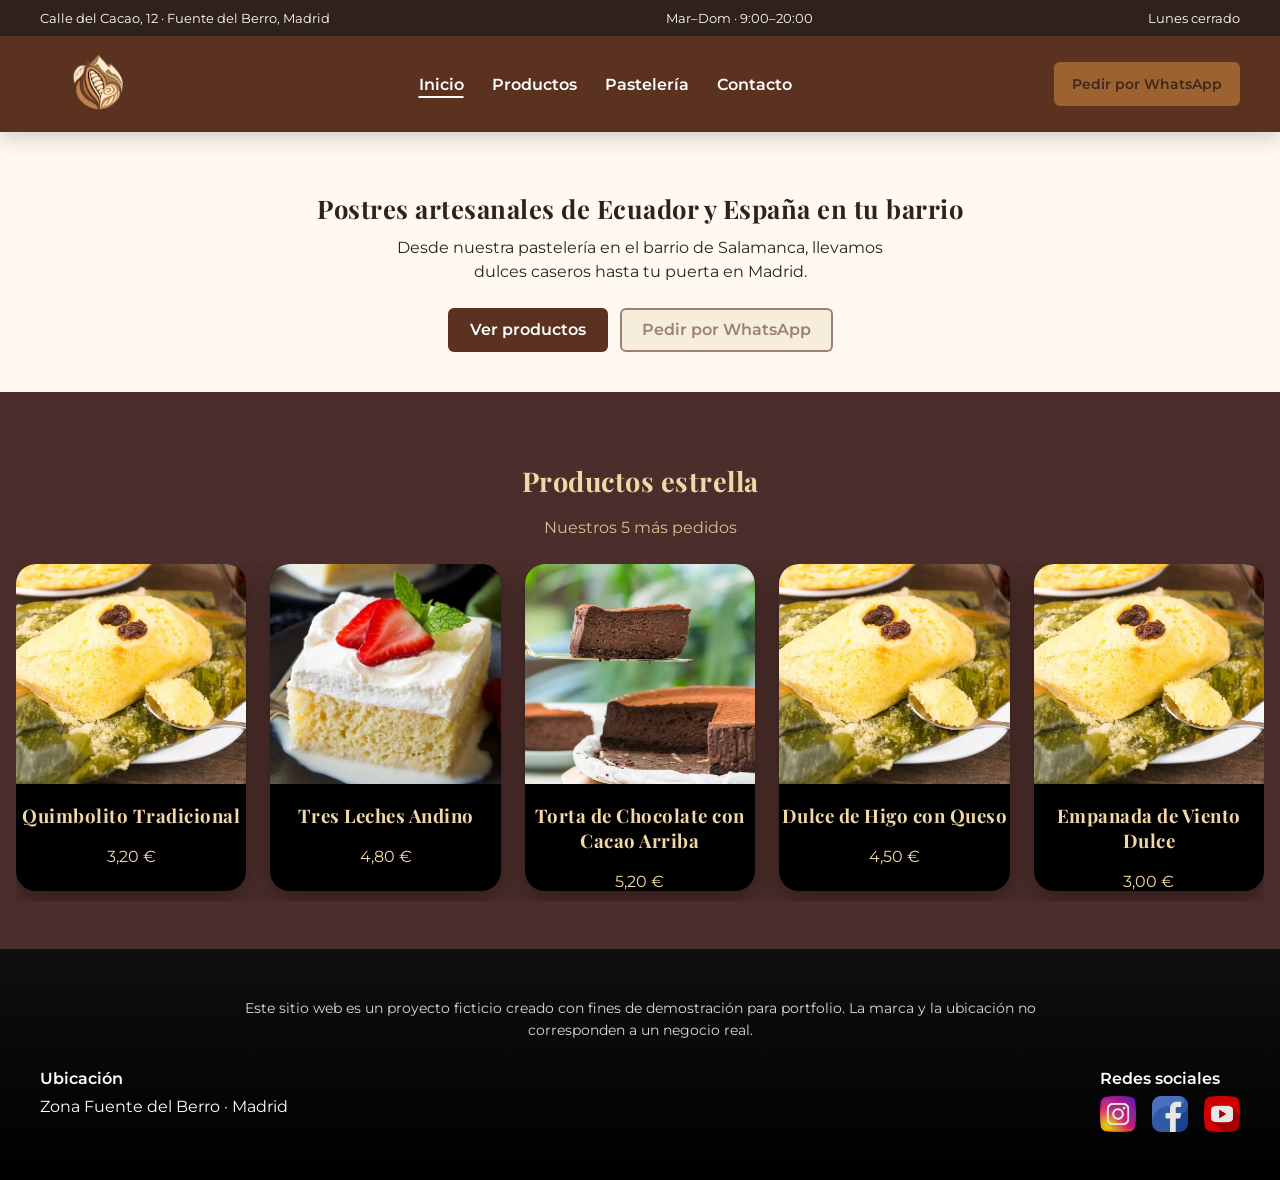
==== index.html @ 57b88a62 "Rediseña la cabecera y mejora su accesibilidad" ====
<!DOCTYPE html>
<html lang="es">

<head>
    <meta charset="UTF-8">
    <meta name="viewport" content="width=device-width, initial-scale=1.0">
    <title>Cacao Andino</title>
    <link rel="stylesheet" href="css/base.css">
    <link rel="stylesheet" href="css/header.css">
    <link rel="stylesheet" href="css/home.css">
    <link rel="stylesheet" href="css/footer.css">
</head>

<body>
    <div id="header-container" data-partial="header"></div>
    <main id="page-content">
        <section id="hero">
            <h2>Postres artesanales de Ecuador y España en tu barrio</h2>
            <p>
                Desde nuestra pastelería en el barrio de Salamanca, llevamos dulces caseros hasta tu puerta en Madrid.
            </p>

            <div class="hero-actions">
                <a href="pages/productos.html" class="btn btn-primary">
                    Ver productos
                </a>
                <!-- TODO: sustituir # y retirar el estado pendiente cuando exista un enlace real de WhatsApp. -->
                <a
                    href="#"
                    class="btn btn-secondary"
                    aria-disabled="true"
                    aria-describedby="whatsapp-pending-description"
                    data-whatsapp-pending
                >
                    Pedir por WhatsApp
                </a>
            </div>
        </section>
        <section id="productos-estrella">
            <h2>Productos estrella</h2>
            <p class="subtitle">Nuestros 5 más pedidos</p>

            <div class="contenedor-carrusel">
                <div class="carrusel">

                    <article class="item-carrusel">
                        <img src="img/quimbolito.webp" alt="Quimbolito Tradicional">
                        <div class="overlay">
                            <h3>Quimbolito Tradicional</h3>
                            <span class="precio">3,20 €</span>
                        </div>
                    </article>

                    <article class="item-carrusel">
                        <img src="img/tres-leches-ecuatoriana.webp" alt="Tres Leches Andino">
                        <div class="overlay">
                            <h3>Tres Leches Andino</h3>
                            <span class="precio">4,80 €</span>
                        </div>
                    </article>

                    <article class="item-carrusel">
                        <img src="img/cheesecake-de-chocolate.webp" alt="Torta de Chocolate con Cacao Arriba">
                        <div class="overlay">
                            <h3>Torta de Chocolate con Cacao Arriba</h3>
                            <span class="precio">5,20 €</span>
                        </div>
                    </article>

                    <article class="item-carrusel">
                        <img src="img/quimbolito.webp" alt="Dulce de Higo con Queso">
                        <div class="overlay">
                            <h3>Dulce de Higo con Queso</h3>
                            <span class="precio">4,50 €</span>
                        </div>
                    </article>

                    <article class="item-carrusel">
                        <img src="img/quimbolito.webp" alt="Empanada de Viento Dulce">
                        <div class="overlay">
                            <h3>Empanada de Viento Dulce</h3>
                            <span class="precio">3,00 €</span>
                        </div>
                    </article>

                </div>
            </div>
        </section>
    </main>
    <div id="footer-container" data-partial="footer"></div>
    <script src="js/main.js" defer></script><!-- defer: para que el js se carge despues del HTML -->
</body>

</html>
---- css/base.css ----
:root {
  --color-primary: #5A321F;
  --color-secondary: #F3E6D0;
  --color-accent: #C9823A;
  --color-background: #FFF9F2;
  --color-surface: #FFF;
  --color-text: #2F211B;

  --color-text-light: #ffffff;

  --border-radius-sm: 6px;
  --border-radius-md: 12px;

  --transition-base: 0.2s ease;
}

*,
*::before,
*::after {
  box-sizing: border-box;
}

@font-face {
  font-family: 'Playfair Display';
  src: url('./fonts/PlayfairDisplay-Regular.ttf') format('truetype');
  font-weight: 400;
  font-style: normal;
  font-display: swap;
}

@font-face {
  font-family: 'Playfair Display';
  src: url('./fonts/PlayfairDisplay-Bold.ttf') format('truetype');
  font-weight: 700;
  font-style: normal;
  font-display: swap;
}

@font-face {
  font-family: 'Montserrat';
  src: url('./fonts/Montserrat-Regular.ttf') format('truetype');
  font-weight: 400;
  font-style: normal;
  font-display: swap;
}

@font-face {
  font-family: 'Montserrat';
  src: url('./fonts/Montserrat-Medium.ttf') format('truetype');
  font-weight: 500;
  font-style: normal;
  font-display: swap;
}

@font-face {
  font-family: 'Montserrat';
  src: url('./fonts/Montserrat-SemiBold.ttf') format('truetype');
  font-weight: 600;
  font-style: normal;
  font-display: swap;
}

html,
body {
  width: 100%;
  min-height: 100%;
  margin: 0;
  padding: 0;
}


body {
  min-height: 100dvh;
  display: flex;
  flex-direction: column;
  font-family: 'Montserrat', system-ui, -apple-system, sans-serif;
  color: var(--color-text);
  background-color: var(--color-background);
}

h1,
h2,
h3 {
  font-family: 'Playfair Display', serif;
  letter-spacing: 0.5px;
}

p {
  line-height: 1.6;
}

img {
  display: block;
  max-width: 100%;
}

main {
  flex: 1;
}

/* Botones */
.btn {
  display: inline-flex;
  align-items: center;
  justify-content: center;
  gap: 0.5rem;
  padding: 0.75rem 1.25rem;
  border: 2px solid transparent;
  border-radius: var(--border-radius-sm);
  font-family: inherit;
  font-size: 1rem;
  font-weight: 600;
  line-height: 1;
  text-decoration: none;
  cursor: pointer;
  transition:
    background-color var(--transition-base),
    color var(--transition-base),
    border-color var(--transition-base),
    transform var(--transition-base);
}

.btn:hover {
  transform: translateY(-2px);
}

.btn:focus-visible {
  outline: 3px solid color-mix(in srgb, var(--color-accent) 45%, transparent);
  outline-offset: 3px;
}

.btn-primary {
  color: var(--color-text-light);
  background-color: var(--color-primary);
}

.btn-primary:hover {
  color: var(--color-text);
  background-color: var(--color-accent);
}

.btn-accent {
  color: var(--color-text);
  background-color: var(--color-accent);
  border-color: var(--color-accent);
}

.btn-accent:hover {
  color: var(--color-text-light);
  background-color: var(--color-primary);
  border-color: var(--color-primary);
}

.btn-secondary {
  color: var(--color-primary);
  background-color: var(--color-secondary);
  border-color: var(--color-primary);
}

.btn-secondary:hover {
  color: var(--color-text-light);
  background-color: var(--color-primary);
}

.btn:active {
  transform: translateY(0);
}

.btn:disabled,
.btn[aria-disabled="true"] {
  opacity: 0.6;
  cursor: not-allowed;
  transform: none;
}

/* Utilidad para contenido disponible solo para tecnologías de asistencia */
.sr-only {
  position: absolute;
  width: 1px;
  height: 1px;
  padding: 0;
  margin: -1px;
  overflow: hidden;
  clip: rect(0, 0, 0, 0);
  clip-path: inset(50%);
  white-space: nowrap;
  border: 0;
}

/* Aviso provisional para los pedidos por WhatsApp */
.whatsapp-notice {
  position: fixed;
  left: 50%;
  bottom: 1rem;
  z-index: 1000;
  width: max-content;
  max-width: calc(100% - 2rem);
  padding: 0.75rem 1rem;
  border-radius: var(--border-radius-sm);
  color: var(--color-text-light);
  background-color: var(--color-text);
  box-shadow: 0 6px 20px color-mix(in srgb, var(--color-text) 25%, transparent);
  opacity: 0;
  pointer-events: none;
  text-align: center;
  transform: translate(-50%, 0.5rem);
  transition:
    opacity var(--transition-base),
    transform var(--transition-base);
}

.whatsapp-notice.is-visible {
  opacity: 1;
  transform: translate(-50%, 0);
}

/* Enlaces */
main a:not(.btn) {
  color: var(--color-primary);
  text-decoration-thickness: 2px;
  text-underline-offset: 3px;
  transition: color var(--transition-base);
}

main a:not(.btn):hover {
  color: var(--color-accent);
}

/* Contenedor */
.container {
  width: min(100% - 2rem, 1200px);
  margin-inline: auto;
}
---- css/header.css ----
/* ===== Encabezado mobile-first ===== */
.header {
  position: relative;
  z-index: 100;
  background-color: var(--color-primary);
  box-shadow: 0 6px 20px color-mix(in srgb, var(--color-text) 20%, transparent);
}

.header-info {
  display: none;
}

.header-main {
  width: min(100% - 2rem, 1200px);
  min-height: 76px;
  margin-inline: auto;
  display: grid;
  grid-template-columns: 1fr auto 1fr;
  align-items: center;
  gap: 0.75rem;
}

.menu-toggle {
  width: 44px;
  height: 44px;
  padding: 0.6rem;
  display: inline-flex;
  align-items: center;
  justify-content: center;
  justify-self: start;
  color: var(--color-text);
  background-color: var(--color-secondary);
  border: 2px solid transparent;
  border-radius: var(--border-radius-sm);
  cursor: pointer;
  transition:
    background-color var(--transition-base),
    border-color var(--transition-base),
    transform var(--transition-base);
}

.menu-toggle:hover {
  background-color: var(--color-accent);
}

.menu-toggle:active {
  transform: scale(0.96);
}

.menu-toggle img {
  width: 24px;
  height: 24px;
  object-fit: contain;
}

.logo {
  justify-self: center;
}

.logo a {
  display: block;
  border-radius: var(--border-radius-sm);
}

.logo-img {
  width: 88px;
  height: 60px;
  object-fit: contain;
}

.menu {
  display: none;
  position: absolute;
  top: 100%;
  left: 0;
  width: 100%;
  padding: 1rem;
  color: var(--color-text);
  background-color: var(--color-secondary);
  box-shadow: 0 12px 24px color-mix(in srgb, var(--color-text) 18%, transparent);
  animation: slide-down var(--transition-base);
}

.menu-open {
  display: block;
}

.menu ul {
  max-width: 36rem;
  margin: 0 auto;
  padding: 0;
  list-style: none;
}

.menu li {
  text-align: center;
}

.menu a {
  display: block;
  padding: 0.8rem 1rem;
  border-radius: var(--border-radius-sm);
  color: var(--color-text);
  font-weight: 600;
  text-decoration: none;
  transition:
    color var(--transition-base),
    background-color var(--transition-base);
}

.menu a:hover {
  color: var(--color-text-light);
  background-color: var(--color-primary);
}

.menu a[aria-current="page"] {
  text-decoration: underline;
  text-decoration-color: currentColor;
  text-decoration-thickness: 2px;
  text-underline-offset: 0.35rem;
}

.menu-details {
  max-width: 36rem;
  margin: 0.75rem auto 0;
  padding-top: 1rem;
  border-top: 1px solid color-mix(in srgb, var(--color-primary) 28%, transparent);
  text-align: center;
  font-size: 0.875rem;
}

.menu-details address {
  font-style: normal;
  font-weight: 600;
}

.menu-details p {
  margin: 0.25rem 0 0;
  line-height: 1.4;
}

.header-cta {
  min-height: 44px;
  padding-inline: 0.65rem;
  justify-self: end;
  font-size: 0.78rem;
  white-space: nowrap;
}

.header-cta-full {
  display: none;
}

.header :focus-visible {
  outline: 3px solid var(--color-secondary);
  outline-offset: 3px;
}

.menu :focus-visible {
  outline-color: var(--color-primary);
}

@keyframes slide-down {
  from {
    opacity: 0;
    transform: translateY(-0.5rem);
  }

  to {
    opacity: 1;
    transform: translateY(0);
  }
}

/*
 * La navegación completa necesita espacio para el logo, cuatro enlaces y el CTA.
 * Hasta 1024px se conserva el menú compacto para evitar desbordamientos.
 */
@media (min-width: 1024px) {
  .header-info {
    display: block;
    color: var(--color-text-light);
    background-color: var(--color-text);
    font-size: 0.82rem;
  }

  .header-info-inner {
    width: min(100% - 2rem, 1200px);
    min-height: 36px;
    margin-inline: auto;
    display: flex;
    align-items: center;
    justify-content: space-between;
    gap: 1.5rem;
  }

  .header-info address {
    font-style: normal;
  }

  .header-info p {
    margin: 0;
    line-height: 1.4;
  }

  .header-main {
    min-height: 96px;
    grid-template-columns: auto minmax(0, 1fr) auto;
    gap: 1.5rem;
  }

  .menu-toggle {
    display: none;
  }

  .logo {
    justify-self: start;
  }

  .logo-img {
    width: 116px;
    height: 76px;
  }

  .menu {
    display: block;
    position: static;
    width: auto;
    padding: 0;
    justify-self: center;
    color: var(--color-text-light);
    background-color: transparent;
    box-shadow: none;
    animation: none;
  }

  .menu ul {
    max-width: none;
    display: flex;
    align-items: center;
    gap: 0.25rem;
  }

  .menu a {
    padding: 0.65rem 0.75rem;
    color: var(--color-text-light);
    white-space: nowrap;
  }

  .menu a:hover {
    color: var(--color-text);
    background-color: var(--color-secondary);
  }

  .menu :focus-visible {
    outline-color: var(--color-secondary);
  }

  .menu-details {
    display: none;
  }

  .header-cta {
    padding-inline: 1rem;
    font-size: 0.9rem;
  }

  .header-cta-short {
    display: none;
  }

  .header-cta-full {
    display: inline;
  }
}
---- css/home.css ----
/* Sección hero */
#hero {
  padding: 40px 16px;
  text-align: center;
}

#hero h2 {
  font-size: 1.6rem;
  line-height: 1.2;
  margin-bottom: 12px;
}

#hero p {
  font-size: 1rem;
  line-height: 1.5;
  color: rgba(0, 0, 0, 0.85);
  max-width: 520px;
  margin: 0 auto 24px;
}

/* Botones */
.hero-actions {
  display: flex;
  flex-direction: column;
  gap: 12px;
  align-items: stretch;
}

.hero-btn {
  display: inline-flex;
  align-items: center;
  justify-content: center;
  gap: 8px;
  padding: 14px 18px;
  border-radius: 999px;
  font-weight: 600;
  text-decoration: none;
  cursor: pointer;
  transition: transform 0.15s ease, box-shadow 0.15s ease;
}

.hero-btn img {
  width: 20px;
  height: 20px;
}

.hero-btn a {
  color: inherit;
  text-decoration: none;
}

/* Variantes */
.hero-btn.primary {
  background: #111;
  color: #fff;
  box-shadow: 0 6px 20px rgba(0, 0, 0, 0.2);
}

.hero-btn.secondary {
  background: #25D366;
  /* verde WhatsApp vibe */
  color: #fff;
  box-shadow: 0 6px 20px rgba(37, 211, 102, 0.35);
}

/* Feedback táctil */
.hero-btn:active {
  transform: scale(0.98);
}

/* Desktop */
@media (min-width: 768px) {
  .hero-actions {
    flex-direction: row;
    justify-content: center;
  }
}


/* ===== Productos estrella ===== */
#productos-estrella {
  background: #4B2E2B;
  color: #F3D7A5;
  padding: 48px 16px;
  text-align: center;
}

#productos-estrella h2 {
  font-size: 1.7rem;
  margin-bottom: 6px;
}

#productos-estrella .subtitle {
  opacity: 0.85;
  margin-bottom: 24px;
}

/* ===== Mobile (igual que ahora) ===== */
.contenedor-carrusel {
  width: 100%;
  overflow: hidden;
  /* clave para que no rompa el flujo vertical */
}

.carrusel {
  display: flex;
  gap: 14px;
  overflow-x: auto;
  scroll-snap-type: x mandatory;
  -webkit-overflow-scrolling: touch;
  scrollbar-width: none;
  padding-bottom: 10px;
}

.carrusel::-webkit-scrollbar {
  display: none;
}

.item-carrusel {
  position: relative;
  flex: 0 0 85%;
  scroll-snap-align: center;
  border-radius: 20px;
  overflow: hidden;
  box-shadow: 0 10px 25px rgba(0, 0, 0, 0.35);
  background: #000;
}

.item-carrusel img {
  width: 100%;
  height: 260px;
  object-fit: cover;
  display: block;
}


/* ===== Tablet (grid estable, adiós overflow raro) ===== */
@media (min-width: 600px) and (max-width: 1024px) {

  .contenedor-carrusel {
    overflow: visible;
    /* en grid no necesitamos recorte horizontal */
  }

  .carrusel {
    display: grid;
    grid-template-columns: repeat(2, 1fr);
    gap: 20px;
    overflow: visible;
    padding-bottom: 0;
  }

  .item-carrusel {
    flex: unset;
  }

  .item-carrusel img {
    height: 240px;
  }
}


/* ===== Desktop ===== */
@media (min-width: 1025px) {
  .carrusel {
    display: grid;
    grid-template-columns: repeat(3, 1fr);
    gap: 24px;
    overflow: visible;
  }

  .item-carrusel img {
    height: 300px;
  }
}

/* Desktop grande */
@media (min-width: 1200px) {
  .carrusel {
    grid-template-columns: repeat(5, 1fr);
  }

  .item-carrusel img {
    height: 220px;
  }
}
---- css/footer.css ----
.footer {
  background: linear-gradient(180deg, #0f0f0f, #000);
  color: #fff;
  padding: 48px 20px;
}

.footer-wrap {
  max-width: 1200px;
  margin: 0 auto;
  display: flex;
  flex-direction: column;
  gap: 28px;
}

.footer-text {
  max-width: 800px;
  margin: 0 auto;
  font-size: 14px;
  line-height: 1.6;
  opacity: 0.85;
  text-align: center;
}

.footer-row {
  display: flex;
  flex-direction: column;   /* móvil y tablet: vertical */
  gap: 24px;
  align-items: center;
  text-align: center;
}

.footer-col p {
  margin: 6px 0 0;
}

.footer-icons {
  display: flex;
  gap: 16px;
  margin-top: 8px;
  justify-content: center;
  flex-wrap: wrap;         /* nunca se cortan los iconos */
}

.footer-icons img {
  width: 36px;
  height: 36px;
  display: block;         /* evita bugs de altura en emuladores */
  opacity: 0.9;
}

/* Desktop */
@media (min-width: 900px) {
  .footer-row {
    flex-direction: row;          /* horizontal solo en desktop */
    justify-content: space-between;
    align-items: flex-start;
    text-align: left;
  }
}
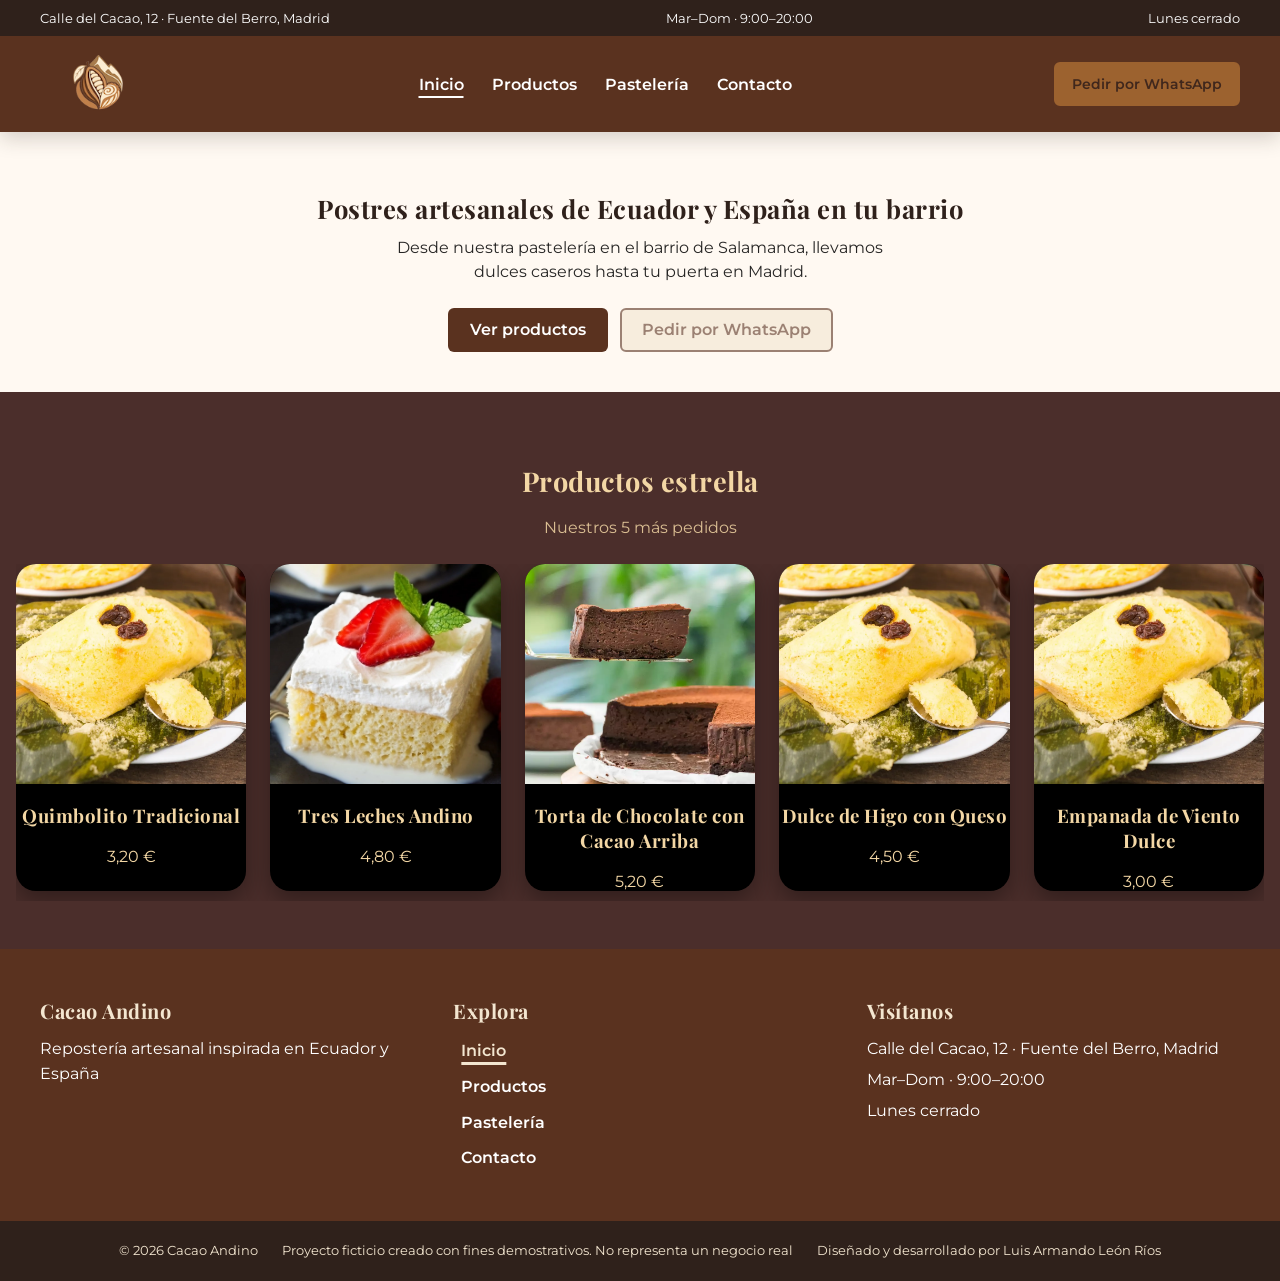
==== commit 05bfd4ae: "Estandariza la carga de estilos por página" ====
--- a/index.html
+++ b/index.html
@@ -7,8 +7,8 @@
     <title>Cacao Andino</title>
     <link rel="stylesheet" href="css/base.css">
     <link rel="stylesheet" href="css/header.css">
+    <link rel="stylesheet" href="css/footer.css">
     <link rel="stylesheet" href="css/home.css">
-    <link rel="stylesheet" href="css/footer.css">
 </head>
 
 <body>
--- a/css/footer.css
+++ b/css/footer.css
@@ -1,59 +1,105 @@
 .footer {
-  background: linear-gradient(180deg, #0f0f0f, #000);
-  color: #fff;
-  padding: 48px 20px;
+  color: var(--color-text-light);
+  background-color: var(--color-primary);
 }
 
-.footer-wrap {
-  max-width: 1200px;
-  margin: 0 auto;
-  display: flex;
-  flex-direction: column;
-  gap: 28px;
-}
-
-.footer-text {
-  max-width: 800px;
-  margin: 0 auto;
-  font-size: 14px;
-  line-height: 1.6;
-  opacity: 0.85;
+.footer-content {
+  display: grid;
+  gap: 2rem;
+  padding-block: 2.5rem;
   text-align: center;
 }
 
-.footer-row {
-  display: flex;
-  flex-direction: column;   /* móvil y tablet: vertical */
-  gap: 24px;
-  align-items: center;
-  text-align: center;
+.footer-block h2 {
+  margin: 0 0 0.75rem;
+  color: var(--color-secondary);
+  font-size: 1.25rem;
 }
 
-.footer-col p {
-  margin: 6px 0 0;
+.footer-block p {
+  margin: 0;
 }
 
-.footer-icons {
+.footer-nav ul {
+  margin: 0;
+  padding: 0;
   display: flex;
-  gap: 16px;
-  margin-top: 8px;
-  justify-content: center;
-  flex-wrap: wrap;         /* nunca se cortan los iconos */
+  flex-direction: column;
+  align-items: center;
+  gap: 0.35rem;
+  list-style: none;
 }
 
-.footer-icons img {
-  width: 36px;
-  height: 36px;
-  display: block;         /* evita bugs de altura en emuladores */
-  opacity: 0.9;
+.footer-nav a {
+  display: inline-block;
+  padding: 0.35rem 0.5rem;
+  border-radius: var(--border-radius-sm);
+  color: var(--color-text-light);
+  font-weight: 600;
+  text-decoration: none;
+  transition:
+    color var(--transition-base),
+    background-color var(--transition-base);
 }
 
-/* Desktop */
-@media (min-width: 900px) {
-  .footer-row {
-    flex-direction: row;          /* horizontal solo en desktop */
-    justify-content: space-between;
-    align-items: flex-start;
+.footer-nav a:hover {
+  color: var(--color-text);
+  background-color: var(--color-secondary);
+}
+
+.footer-nav a:focus-visible {
+  outline: 3px solid var(--color-secondary);
+  outline-offset: 3px;
+}
+
+.footer-nav a[aria-current="page"] {
+  color: var(--color-secondary);
+  text-decoration: underline;
+  text-decoration-color: currentColor;
+  text-decoration-thickness: 3px;
+  text-underline-offset: 0.35rem;
+}
+
+.footer-nav a[aria-current="page"]:hover {
+  color: var(--color-text);
+}
+
+.footer-address {
+  display: grid;
+  gap: 0.35rem;
+  font-style: normal;
+}
+
+.footer-legal {
+  padding-block: 1.25rem;
+  color: var(--color-secondary);
+  background-color: var(--color-text);
+}
+
+.footer-legal small {
+  display: flex;
+  flex-direction: column;
+  gap: 0.5rem;
+  text-align: center;
+  line-height: 1.5;
+}
+
+@media (min-width: 768px) {
+  .footer-content {
+    grid-template-columns: repeat(3, minmax(0, 1fr));
+    gap: 2.5rem;
+    padding-block: 3rem;
     text-align: left;
   }
-}+
+  .footer-nav ul {
+    align-items: flex-start;
+  }
+
+  .footer-legal small {
+    flex-direction: row;
+    flex-wrap: wrap;
+    justify-content: center;
+    gap: 0.5rem 1.5rem;
+  }
+}
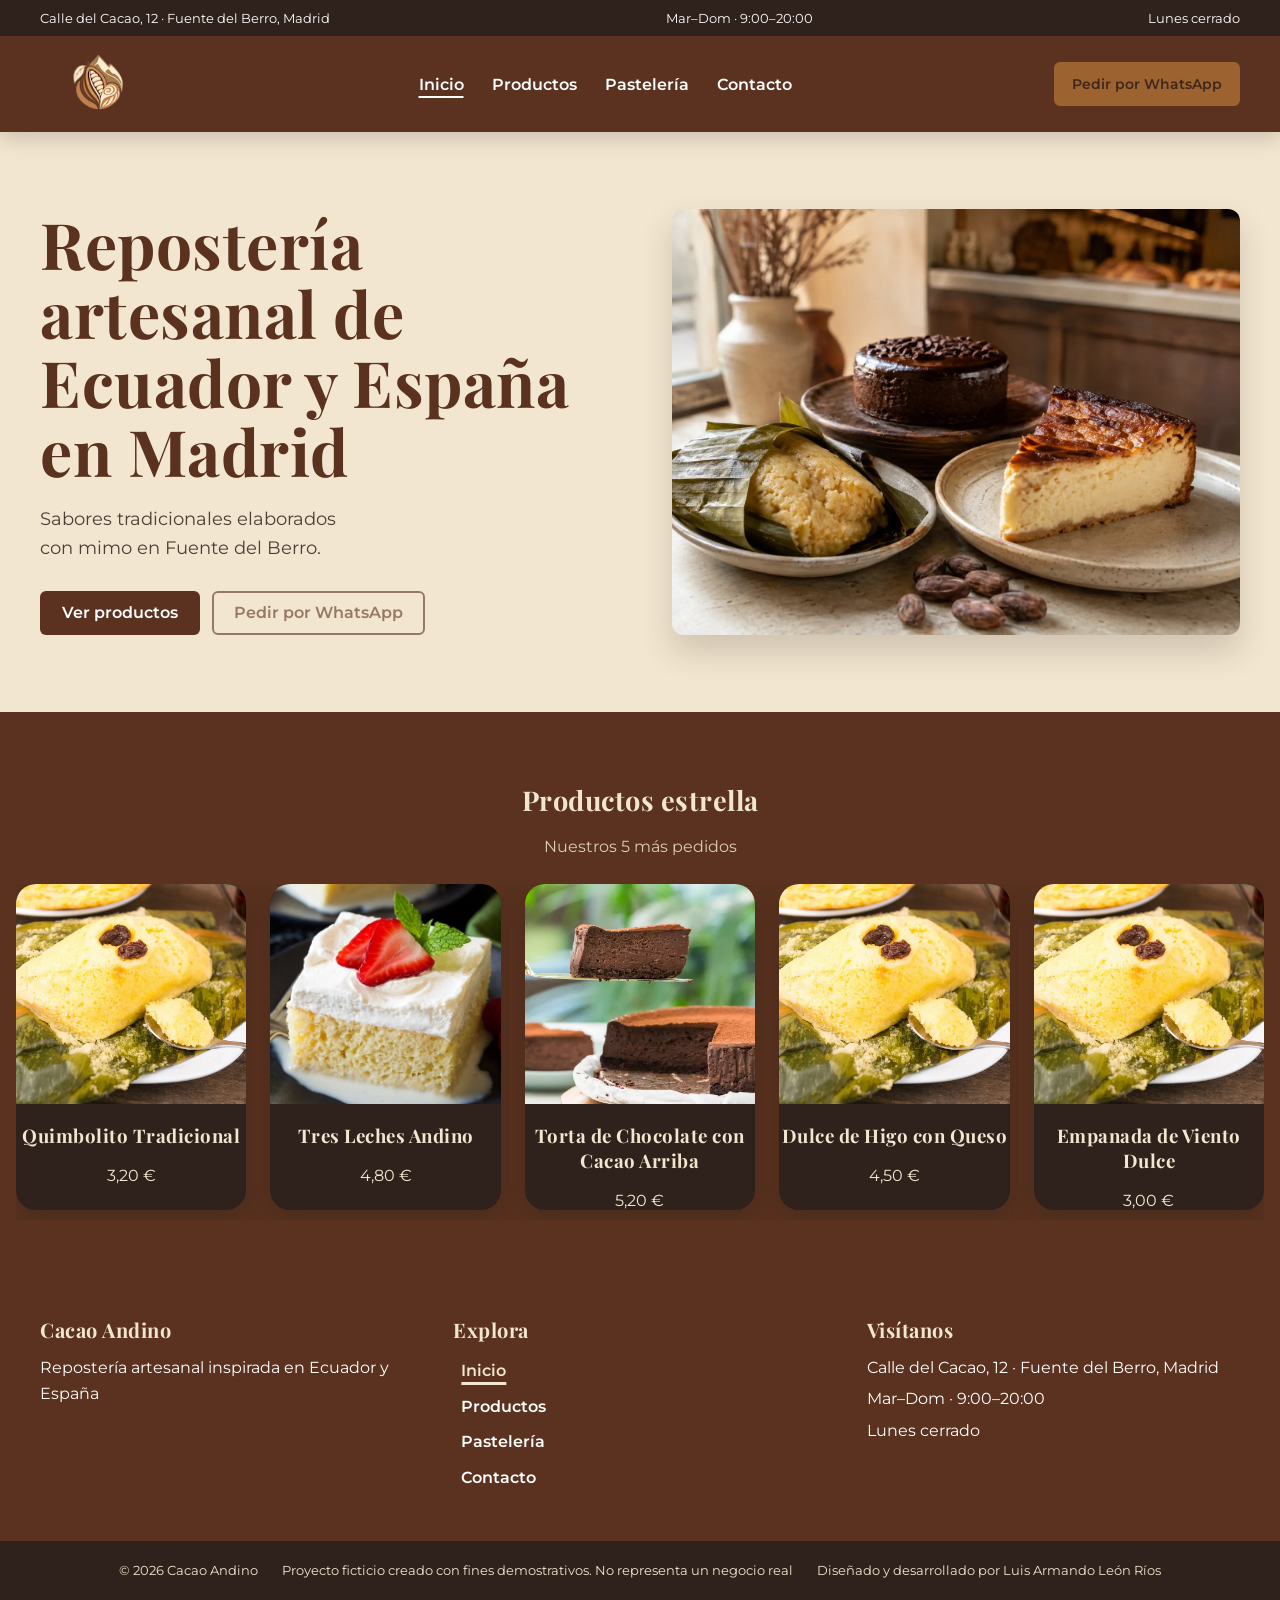
==== commit c7c1261b: "Rediseña el hero de la página de inicio" ====
--- a/index.html
+++ b/index.html
@@ -15,25 +15,38 @@
     <div id="header-container" data-partial="header"></div>
     <main id="page-content">
         <section id="hero">
-            <h2>Postres artesanales de Ecuador y España en tu barrio</h2>
-            <p>
-                Desde nuestra pastelería en el barrio de Salamanca, llevamos dulces caseros hasta tu puerta en Madrid.
-            </p>
+            <div class="container hero-layout">
+                <div class="hero-content">
+                    <h1>Repostería artesanal de Ecuador y España en Madrid</h1>
+                    <p>Sabores tradicionales elaborados con mimo en Fuente del Berro.</p>
 
-            <div class="hero-actions">
-                <a href="pages/productos.html" class="btn btn-primary">
-                    Ver productos
-                </a>
-                <!-- TODO: sustituir # y retirar el estado pendiente cuando exista un enlace real de WhatsApp. -->
-                <a
-                    href="#"
-                    class="btn btn-secondary"
-                    aria-disabled="true"
-                    aria-describedby="whatsapp-pending-description"
-                    data-whatsapp-pending
-                >
-                    Pedir por WhatsApp
-                </a>
+                    <div class="hero-actions">
+                        <a href="pages/productos.html" class="btn btn-primary">
+                            Ver productos
+                        </a>
+                        <!-- TODO: sustituir # y retirar el estado pendiente cuando exista un enlace real de WhatsApp. -->
+                        <a
+                            href="#"
+                            class="btn btn-secondary"
+                            aria-disabled="true"
+                            aria-describedby="whatsapp-pending-description"
+                            data-whatsapp-pending
+                        >
+                            Pedir por WhatsApp
+                        </a>
+                    </div>
+                </div>
+
+                <div class="hero-media">
+                    <img
+                        src="img/hero-cacao-andino.webp"
+                        alt="Selección de repostería artesanal con quimbolito, tarta de queso y pastel de chocolate"
+                        width="1448"
+                        height="1086"
+                        decoding="async"
+                        fetchpriority="high"
+                    >
+                </div>
             </div>
         </section>
         <section id="productos-estrella">
--- a/css/home.css
+++ b/css/home.css
@@ -1,86 +1,82 @@
 /* Sección hero */
 #hero {
-  padding: 40px 16px;
+  padding-block: clamp(2.5rem, 6vw, 5rem);
+  background-color: var(--color-secondary);
+}
+
+.hero-layout {
+  display: grid;
+  grid-template-columns: minmax(0, 1fr);
+  align-items: center;
+  gap: clamp(2rem, 5vw, 4.5rem);
+}
+
+.hero-content,
+.hero-media {
+  min-width: 0;
+}
+
+.hero-content {
   text-align: center;
 }
 
-#hero h2 {
-  font-size: 1.6rem;
-  line-height: 1.2;
-  margin-bottom: 12px;
+#hero h1 {
+  margin: 0;
+  color: var(--color-primary);
+  font-size: clamp(2.25rem, 5vw, 4rem);
+  line-height: 1.08;
 }
 
 #hero p {
-  font-size: 1rem;
-  line-height: 1.5;
-  color: rgba(0, 0, 0, 0.85);
-  max-width: 520px;
-  margin: 0 auto 24px;
+  max-width: 38rem;
+  margin: 1.25rem auto 0;
+  color: color-mix(in srgb, var(--color-text) 85%, transparent);
+  font-size: clamp(1rem, 2.5vw, 1.125rem);
+  text-wrap: balance;
 }
 
-/* Botones */
 .hero-actions {
+  margin-top: 1.75rem;
   display: flex;
   flex-direction: column;
-  gap: 12px;
+  gap: 0.75rem;
   align-items: stretch;
 }
 
-.hero-btn {
-  display: inline-flex;
-  align-items: center;
-  justify-content: center;
-  gap: 8px;
-  padding: 14px 18px;
-  border-radius: 999px;
-  font-weight: 600;
-  text-decoration: none;
-  cursor: pointer;
-  transition: transform 0.15s ease, box-shadow 0.15s ease;
+.hero-media img {
+  width: 100%;
+  height: auto;
+  aspect-ratio: 4 / 3;
+  object-fit: cover;
+  border-radius: var(--border-radius-md);
+  box-shadow: 0 1rem 2rem color-mix(in srgb, var(--color-text) 18%, transparent);
 }
 
-.hero-btn img {
-  width: 20px;
-  height: 20px;
-}
+@media (min-width: 1024px) {
+  .hero-layout {
+    grid-template-columns: repeat(2, minmax(0, 1fr));
+  }
 
-.hero-btn a {
-  color: inherit;
-  text-decoration: none;
-}
+  .hero-content {
+    text-align: left;
+  }
 
-/* Variantes */
-.hero-btn.primary {
-  background: #111;
-  color: #fff;
-  box-shadow: 0 6px 20px rgba(0, 0, 0, 0.2);
-}
+  #hero p {
+    margin-inline: 0;
+  }
 
-.hero-btn.secondary {
-  background: #25D366;
-  /* verde WhatsApp vibe */
-  color: #fff;
-  box-shadow: 0 6px 20px rgba(37, 211, 102, 0.35);
-}
-
-/* Feedback táctil */
-.hero-btn:active {
-  transform: scale(0.98);
-}
-
-/* Desktop */
-@media (min-width: 768px) {
   .hero-actions {
     flex-direction: row;
-    justify-content: center;
+    align-items: center;
+    justify-content: flex-start;
   }
 }
 
 
 /* ===== Productos estrella ===== */
 #productos-estrella {
-  background: #4B2E2B;
-  color: #F3D7A5;
+  background: var(--color-primary);
+  color: var(--color-secondary);
   padding: 48px 16px;
   text-align: center;
 }
@@ -122,8 +118,8 @@
   scroll-snap-align: center;
   border-radius: 20px;
   overflow: hidden;
-  box-shadow: 0 10px 25px rgba(0, 0, 0, 0.35);
-  background: #000;
+  box-shadow: 0 10px 25px color-mix(in srgb, var(--color-text) 35%, transparent);
+  background: var(--color-text);
 }
 
 .item-carrusel img {
@@ -183,4 +179,4 @@
   .item-carrusel img {
     height: 220px;
   }
-}+}
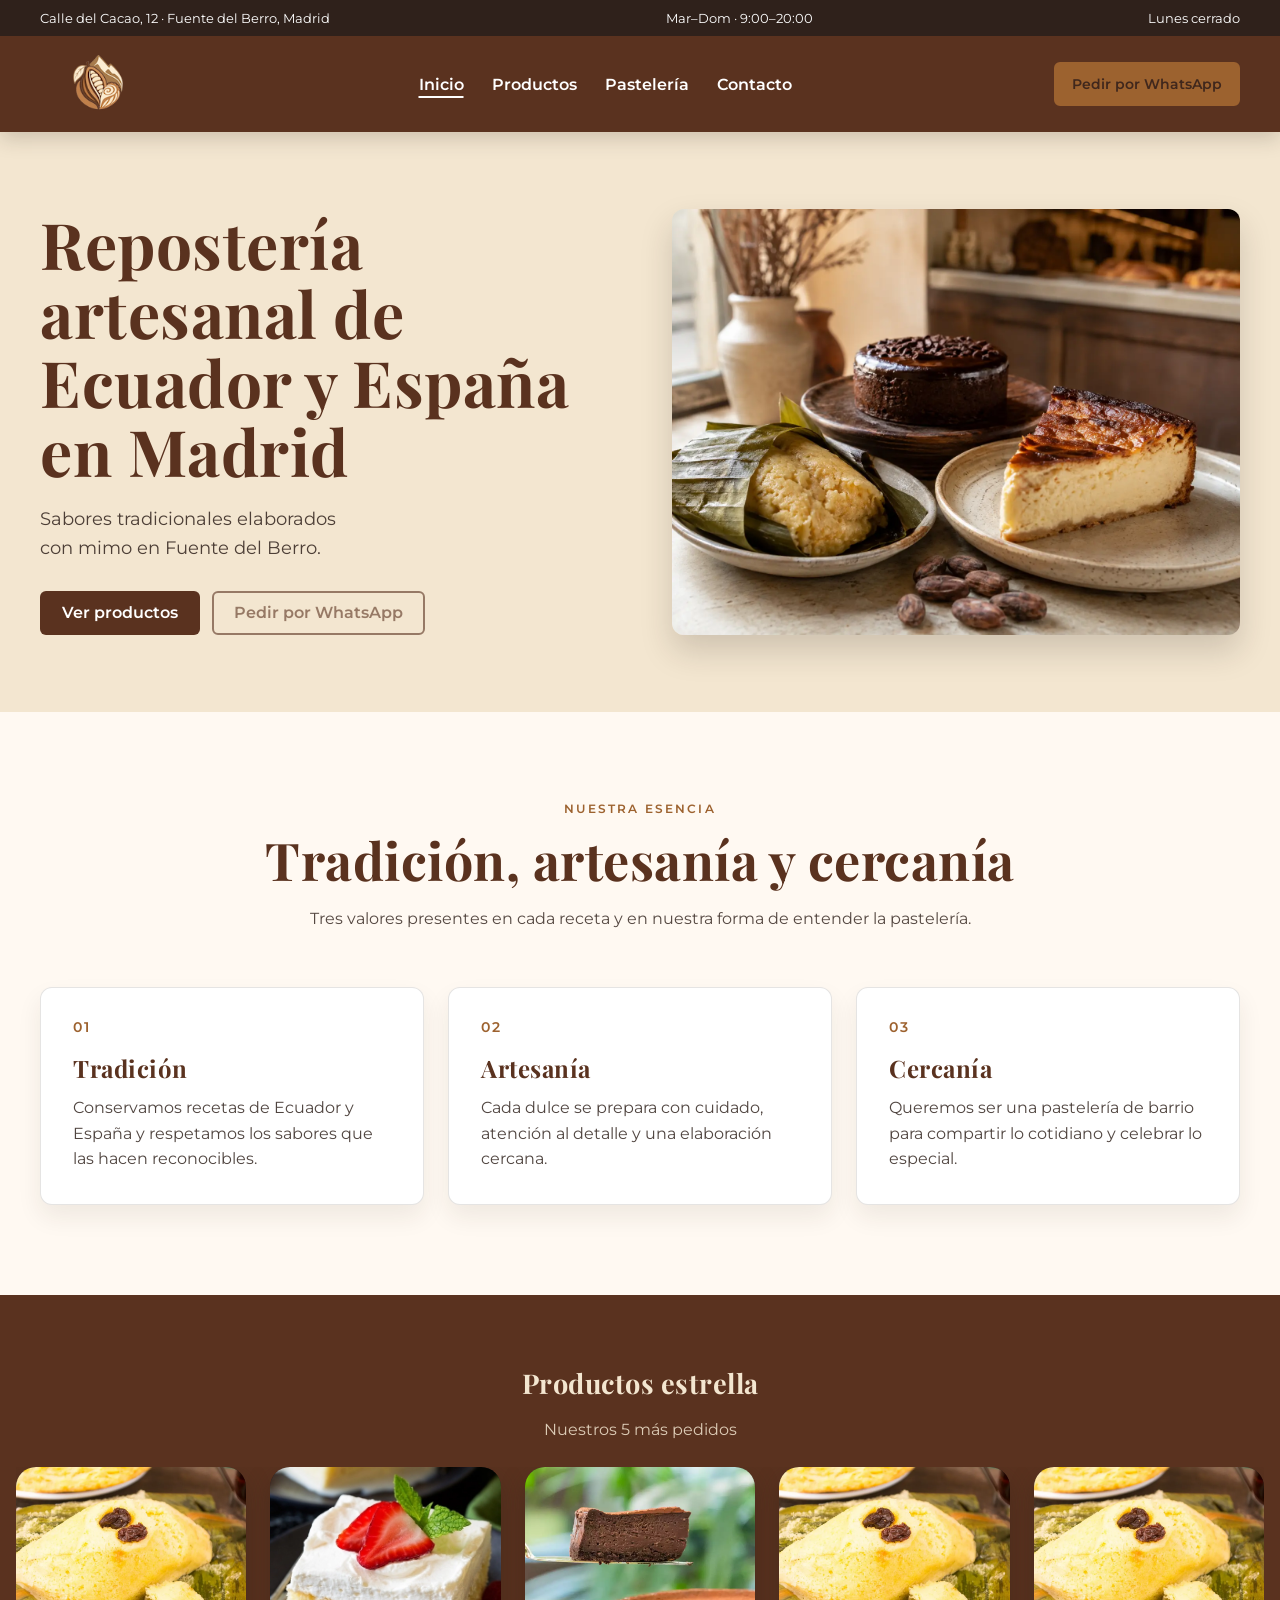
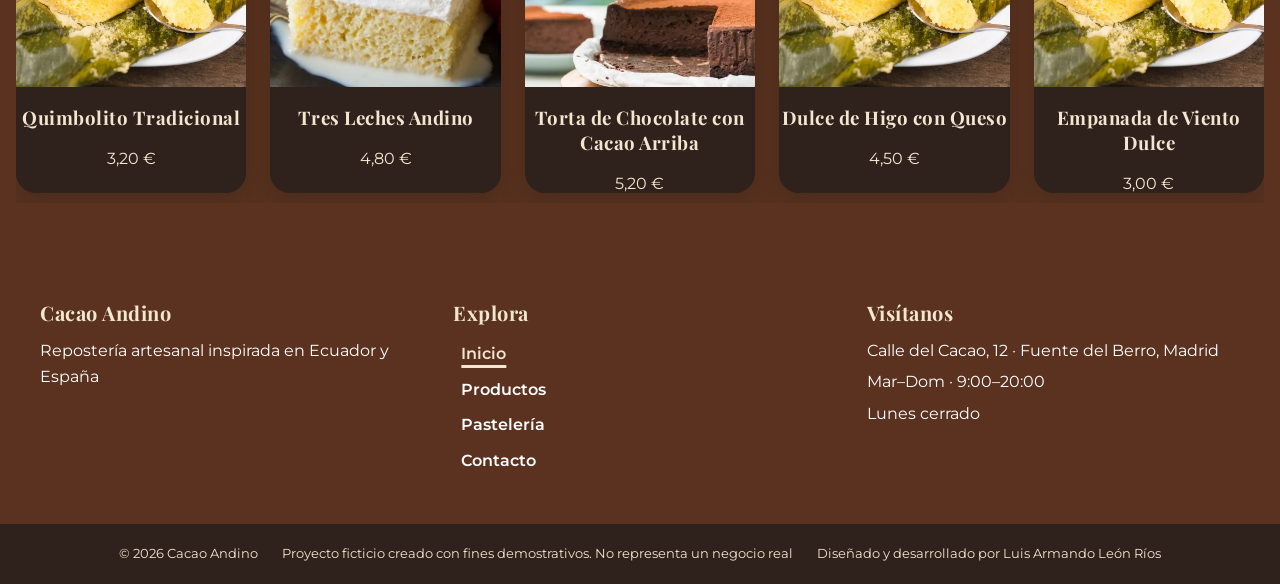
==== commit 2b61620a: "Añade los valores del negocio a la página de inicio" ====
--- a/index.html
+++ b/index.html
@@ -46,6 +46,43 @@
                         decoding="async"
                         fetchpriority="high"
                     >
+                </div>
+            </div>
+        </section>
+        <section id="valores" class="home-values" aria-labelledby="valores-title">
+            <div class="container">
+                <header class="values-header">
+                    <p class="values-eyebrow">Nuestra esencia</p>
+                    <h2 id="valores-title">Tradición, artesanía y cercanía</h2>
+                    <p class="values-intro">
+                        Tres valores presentes en cada receta y en nuestra forma de entender la pastelería.
+                    </p>
+                </header>
+
+                <div class="values-grid">
+                    <article class="value-card">
+                        <span class="value-number" aria-hidden="true">01</span>
+                        <h3>Tradición</h3>
+                        <p>
+                            Conservamos recetas de Ecuador y España y respetamos los sabores que las hacen reconocibles.
+                        </p>
+                    </article>
+
+                    <article class="value-card">
+                        <span class="value-number" aria-hidden="true">02</span>
+                        <h3>Artesanía</h3>
+                        <p>
+                            Cada dulce se prepara con cuidado, atención al detalle y una elaboración cercana.
+                        </p>
+                    </article>
+
+                    <article class="value-card">
+                        <span class="value-number" aria-hidden="true">03</span>
+                        <h3>Cercanía</h3>
+                        <p>
+                            Queremos ser una pastelería de barrio para compartir lo cotidiano y celebrar lo especial.
+                        </p>
+                    </article>
                 </div>
             </div>
         </section>
--- a/css/home.css
+++ b/css/home.css
@@ -69,6 +69,88 @@
     flex-direction: row;
     align-items: center;
     justify-content: flex-start;
+  }
+}
+
+/* ===== Valores ===== */
+.home-values {
+  padding-block: clamp(3rem, 7vw, 6rem);
+  background-color: var(--color-background);
+}
+
+.values-header {
+  max-width: 48rem;
+  margin-inline: auto;
+  text-align: center;
+}
+
+.values-eyebrow {
+  margin: 0 0 0.75rem;
+  color: color-mix(in srgb, var(--color-accent) 60%, var(--color-primary));
+  font-size: 0.75rem;
+  font-weight: 600;
+  letter-spacing: 0.18em;
+  line-height: 1.4;
+  text-transform: uppercase;
+}
+
+.values-header h2 {
+  margin: 0;
+  color: var(--color-primary);
+  font-size: clamp(2rem, 5vw, 3.25rem);
+  line-height: 1.15;
+  text-wrap: balance;
+}
+
+.values-intro {
+  max-width: 42rem;
+  margin: 1rem auto 0;
+  color: color-mix(in srgb, var(--color-text) 82%, transparent);
+  text-wrap: balance;
+}
+
+.values-grid {
+  display: grid;
+  grid-template-columns: minmax(0, 1fr);
+  gap: 1rem;
+  margin-top: clamp(2rem, 5vw, 3.5rem);
+}
+
+.value-card {
+  min-width: 0;
+  padding: clamp(1.5rem, 4vw, 2rem);
+  border: 1px solid color-mix(in srgb, var(--color-text) 12%, transparent);
+  border-radius: var(--border-radius-md);
+  background-color: var(--color-surface);
+  box-shadow: 0 0.75rem 1.5rem color-mix(in srgb, var(--color-text) 8%, transparent);
+}
+
+.value-number {
+  display: block;
+  margin-bottom: 1.25rem;
+  color: color-mix(in srgb, var(--color-accent) 60%, var(--color-primary));
+  font-size: 0.875rem;
+  font-weight: 600;
+  letter-spacing: 0.12em;
+  line-height: 1;
+}
+
+.value-card h3 {
+  margin: 0;
+  color: var(--color-primary);
+  font-size: 1.5rem;
+  line-height: 1.2;
+}
+
+.value-card p {
+  margin: 0.75rem 0 0;
+  color: color-mix(in srgb, var(--color-text) 84%, transparent);
+}
+
+@media (min-width: 768px) {
+  .values-grid {
+    grid-template-columns: repeat(3, minmax(0, 1fr));
+    gap: 1.5rem;
   }
 }
 
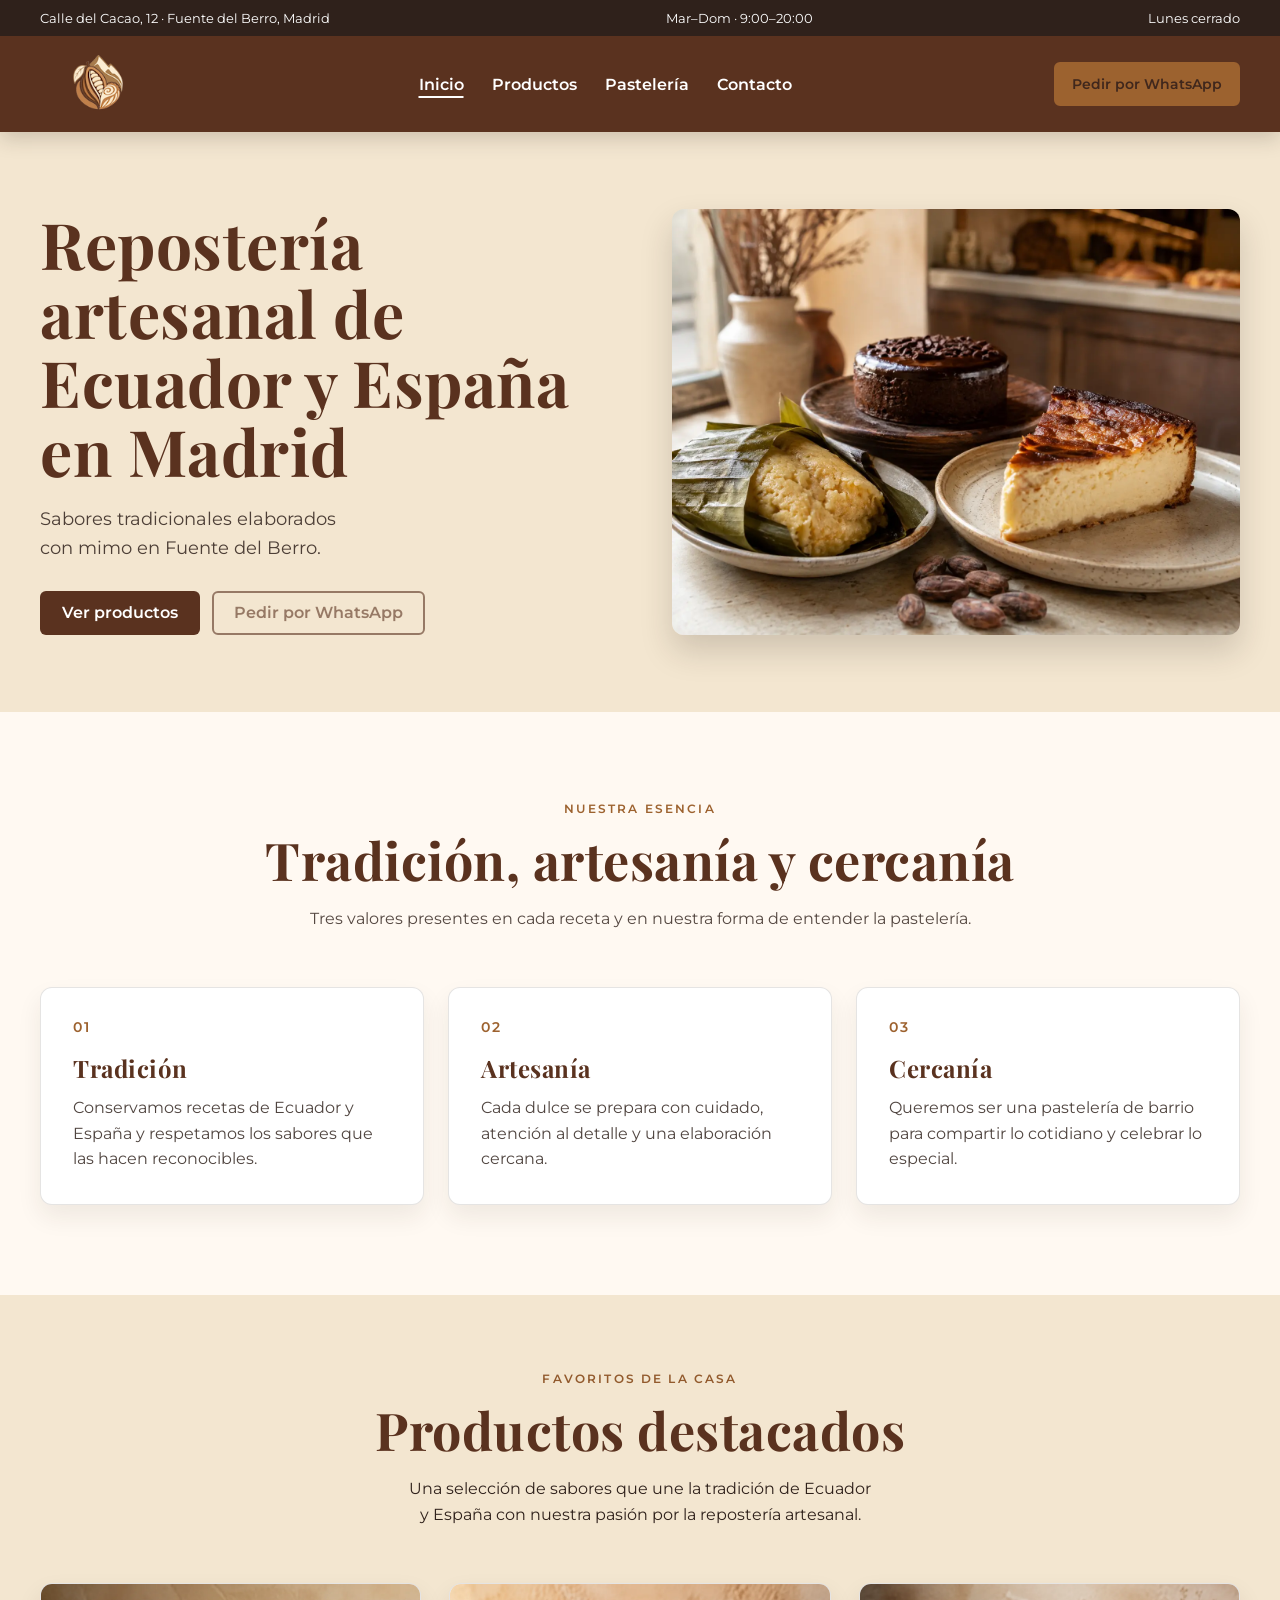
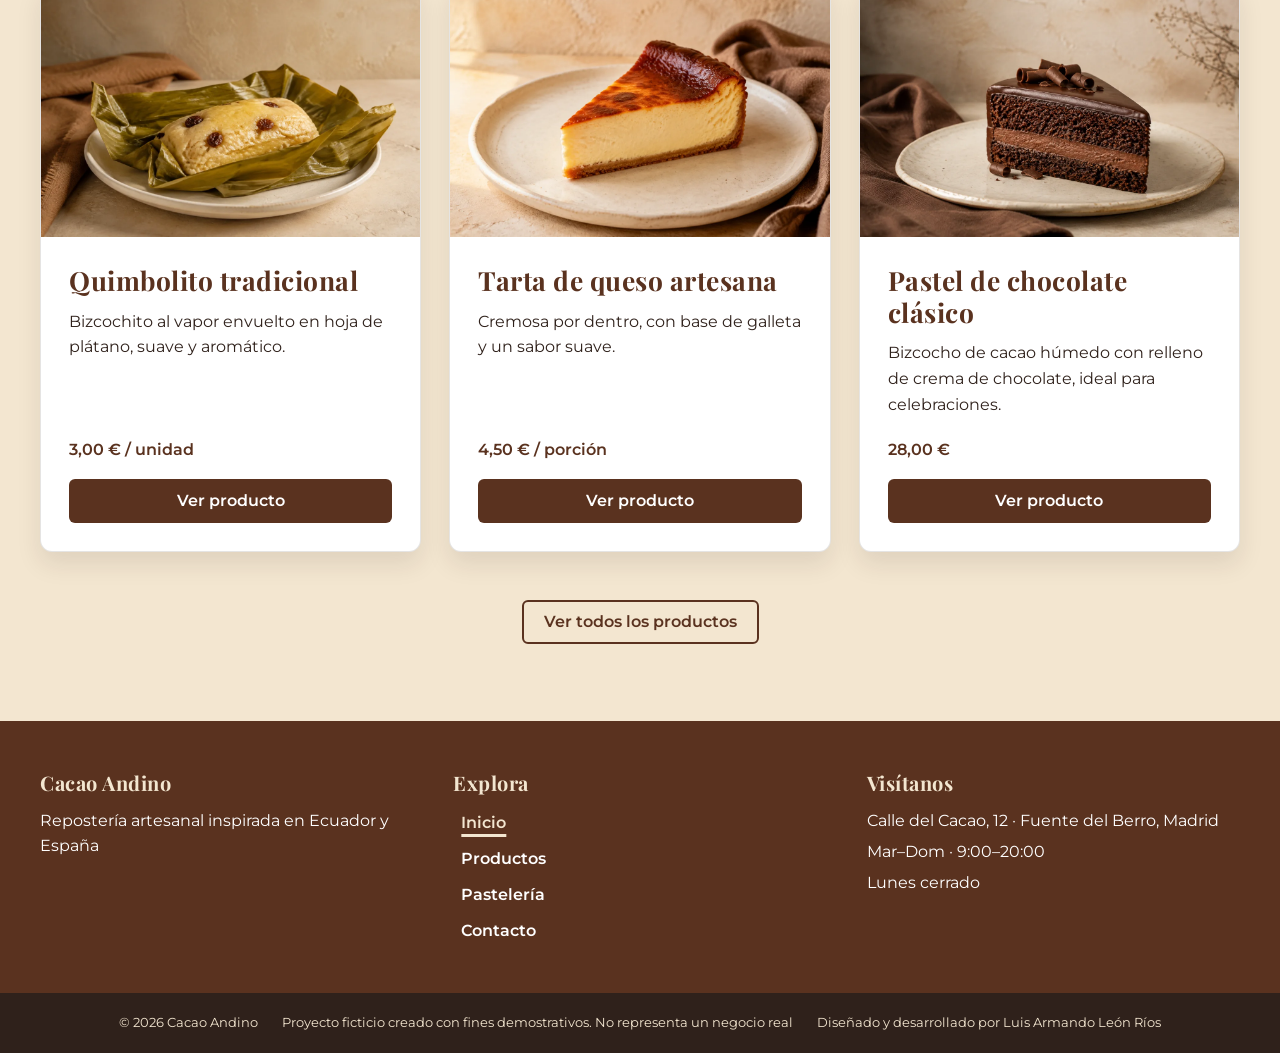
==== commit 38695a3f: "Rediseña productos destacados de la portada" ====
--- a/index.html
+++ b/index.html
@@ -86,54 +86,83 @@
                 </div>
             </div>
         </section>
-        <section id="productos-estrella">
-            <h2>Productos estrella</h2>
-            <p class="subtitle">Nuestros 5 más pedidos</p>
+        <section
+            id="productos-destacados"
+            class="featured-products"
+            aria-labelledby="productos-destacados-title"
+        >
+            <div class="container">
+                <header class="featured-products-header">
+                    <p class="featured-products-eyebrow">Favoritos de la casa</p>
+                    <h2 id="productos-destacados-title">Productos destacados</h2>
+                    <p class="featured-products-intro">
+                        Una selección de sabores que une la tradición de Ecuador y España con nuestra pasión por la
+                        repostería artesanal.
+                    </p>
+                </header>
 
-            <div class="contenedor-carrusel">
-                <div class="carrusel">
-
-                    <article class="item-carrusel">
-                        <img src="img/quimbolito.webp" alt="Quimbolito Tradicional">
-                        <div class="overlay">
-                            <h3>Quimbolito Tradicional</h3>
-                            <span class="precio">3,20 €</span>
+                <!-- TODO: sustituir los tres href por las fichas individuales cuando se creen esas páginas. -->
+                <div class="featured-products-grid">
+                    <article class="featured-product-card">
+                        <img
+                            class="featured-product-image"
+                            src="img/quimbolito-tradicional.webp"
+                            alt="Quimbolito tradicional abierto sobre su hoja de achira"
+                            width="1200"
+                            height="800"
+                            loading="lazy"
+                            decoding="async"
+                        >
+                        <div class="featured-product-content">
+                            <h3>Quimbolito tradicional</h3>
+                            <p>Bizcochito al vapor envuelto en hoja de plátano, suave y aromático.</p>
+                            <p class="featured-product-price">3,00 € / unidad</p>
+                            <a href="pages/productos.html" class="btn btn-primary">Ver producto</a>
                         </div>
                     </article>
 
-                    <article class="item-carrusel">
-                        <img src="img/tres-leches-ecuatoriana.webp" alt="Tres Leches Andino">
-                        <div class="overlay">
-                            <h3>Tres Leches Andino</h3>
-                            <span class="precio">4,80 €</span>
+                    <article class="featured-product-card">
+                        <img
+                            class="featured-product-image"
+                            src="img/tarta-queso-artesana.webp"
+                            alt="Porción de tarta de queso artesana con superficie tostada"
+                            width="1200"
+                            height="800"
+                            loading="lazy"
+                            decoding="async"
+                        >
+                        <div class="featured-product-content">
+                            <h3>Tarta de queso artesana</h3>
+                            <p>Cremosa por dentro, con base de galleta y un sabor suave.</p>
+                            <p class="featured-product-price">4,50 € / porción</p>
+                            <a href="pages/productos.html" class="btn btn-primary">Ver producto</a>
                         </div>
                     </article>
 
-                    <article class="item-carrusel">
-                        <img src="img/cheesecake-de-chocolate.webp" alt="Torta de Chocolate con Cacao Arriba">
-                        <div class="overlay">
-                            <h3>Torta de Chocolate con Cacao Arriba</h3>
-                            <span class="precio">5,20 €</span>
+                    <article class="featured-product-card">
+                        <img
+                            class="featured-product-image"
+                            src="img/pastel-chocolate-clasico.webp"
+                            alt="Porción de pastel de chocolate clásico con crema de chocolate"
+                            width="1200"
+                            height="800"
+                            loading="lazy"
+                            decoding="async"
+                        >
+                        <div class="featured-product-content">
+                            <h3>Pastel de chocolate clásico</h3>
+                            <p>
+                                Bizcocho de cacao húmedo con relleno de crema de chocolate, ideal para celebraciones.
+                            </p>
+                            <p class="featured-product-price">28,00 €</p>
+                            <a href="pages/productos.html" class="btn btn-primary">Ver producto</a>
                         </div>
                     </article>
+                </div>
 
-                    <article class="item-carrusel">
-                        <img src="img/quimbolito.webp" alt="Dulce de Higo con Queso">
-                        <div class="overlay">
-                            <h3>Dulce de Higo con Queso</h3>
-                            <span class="precio">4,50 €</span>
-                        </div>
-                    </article>
-
-                    <article class="item-carrusel">
-                        <img src="img/quimbolito.webp" alt="Empanada de Viento Dulce">
-                        <div class="overlay">
-                            <h3>Empanada de Viento Dulce</h3>
-                            <span class="precio">3,00 €</span>
-                        </div>
-                    </article>
-
-                </div>
+                <footer class="featured-products-footer">
+                    <a href="pages/productos.html" class="btn btn-secondary">Ver todos los productos</a>
+                </footer>
             </div>
         </section>
     </main>
--- a/css/home.css
+++ b/css/home.css
@@ -155,110 +155,119 @@
 }
 
 
-/* ===== Productos estrella ===== */
-#productos-estrella {
-  background: var(--color-primary);
-  color: var(--color-secondary);
-  padding: 48px 16px;
-  text-align: center;
-}
-
-#productos-estrella h2 {
-  font-size: 1.7rem;
-  margin-bottom: 6px;
-}
-
-#productos-estrella .subtitle {
-  opacity: 0.85;
-  margin-bottom: 24px;
-}
-
-/* ===== Mobile (igual que ahora) ===== */
-.contenedor-carrusel {
+/* ===== Productos destacados ===== */
+.featured-products {
+  padding-block: clamp(3rem, 6vw, 5rem);
+  background-color: var(--color-secondary);
+}
+
+.featured-products-header {
+  max-width: 50rem;
+  margin-inline: auto;
+  text-align: center;
+}
+
+.featured-products-eyebrow {
+  margin: 0 0 0.75rem;
+  color: color-mix(in srgb, var(--color-accent) 50%, var(--color-primary));
+  font-size: 0.75rem;
+  font-weight: 600;
+  letter-spacing: 0.18em;
+  line-height: 1.4;
+  text-transform: uppercase;
+}
+
+.featured-products-header h2 {
+  margin: 0;
+  color: var(--color-primary);
+  font-size: clamp(2rem, 5vw, 3.25rem);
+  line-height: 1.15;
+  text-wrap: balance;
+}
+
+.featured-products-intro {
+  max-width: 46rem;
+  margin: 1rem auto 0;
+  color: var(--color-text);
+  text-wrap: balance;
+}
+
+.featured-products-grid {
+  display: grid;
+  grid-template-columns: minmax(0, 1fr);
+  gap: clamp(1.25rem, 3vw, 1.75rem);
+  margin-top: clamp(2rem, 5vw, 3.5rem);
+}
+
+.featured-product-card {
+  min-width: 0;
+  overflow: hidden;
+  display: flex;
+  flex-direction: column;
+  border: 1px solid color-mix(in srgb, var(--color-text) 12%, transparent);
+  border-radius: var(--border-radius-md);
+  background-color: var(--color-surface);
+  box-shadow: 0 0.75rem 1.5rem color-mix(in srgb, var(--color-text) 10%, transparent);
+  transition:
+    box-shadow var(--transition-base),
+    transform var(--transition-base);
+}
+
+.featured-product-image {
   width: 100%;
-  overflow: hidden;
-  /* clave para que no rompa el flujo vertical */
-}
-
-.carrusel {
+  height: auto;
+  aspect-ratio: 3 / 2;
+  object-fit: cover;
+}
+
+.featured-product-content {
+  flex: 1;
   display: flex;
-  gap: 14px;
-  overflow-x: auto;
-  scroll-snap-type: x mandatory;
-  -webkit-overflow-scrolling: touch;
-  scrollbar-width: none;
-  padding-bottom: 10px;
-}
-
-.carrusel::-webkit-scrollbar {
-  display: none;
-}
-
-.item-carrusel {
-  position: relative;
-  flex: 0 0 85%;
-  scroll-snap-align: center;
-  border-radius: 20px;
-  overflow: hidden;
-  box-shadow: 0 10px 25px color-mix(in srgb, var(--color-text) 35%, transparent);
-  background: var(--color-text);
-}
-
-.item-carrusel img {
+  flex-direction: column;
+  padding: clamp(1.25rem, 2.5vw, 1.75rem);
+}
+
+.featured-product-content h3 {
+  margin: 0;
+  color: var(--color-primary);
+  font-size: clamp(1.35rem, 2.5vw, 1.65rem);
+  line-height: 1.2;
+}
+
+.featured-product-content > p:not(.featured-product-price) {
+  margin: 0.75rem 0 0;
+  color: var(--color-text);
+}
+
+.featured-product-price {
+  margin: auto 0 1rem;
+  padding-top: 1.25rem;
+  color: var(--color-primary);
+  font-weight: 600;
+}
+
+.featured-product-content .btn {
   width: 100%;
-  height: 260px;
-  object-fit: cover;
-  display: block;
-}
-
-
-/* ===== Tablet (grid estable, adiós overflow raro) ===== */
-@media (min-width: 600px) and (max-width: 1024px) {
-
-  .contenedor-carrusel {
-    overflow: visible;
-    /* en grid no necesitamos recorte horizontal */
-  }
-
-  .carrusel {
-    display: grid;
-    grid-template-columns: repeat(2, 1fr);
-    gap: 20px;
-    overflow: visible;
-    padding-bottom: 0;
-  }
-
-  .item-carrusel {
-    flex: unset;
-  }
-
-  .item-carrusel img {
-    height: 240px;
-  }
-}
-
-
-/* ===== Desktop ===== */
-@media (min-width: 1025px) {
-  .carrusel {
-    display: grid;
-    grid-template-columns: repeat(3, 1fr);
-    gap: 24px;
-    overflow: visible;
-  }
-
-  .item-carrusel img {
-    height: 300px;
-  }
-}
-
-/* Desktop grande */
-@media (min-width: 1200px) {
-  .carrusel {
-    grid-template-columns: repeat(5, 1fr);
-  }
-
-  .item-carrusel img {
-    height: 220px;
-  }
-}
+}
+
+.featured-products .btn:focus-visible {
+  outline-color: var(--color-primary);
+}
+
+.featured-products-footer {
+  margin-top: clamp(2rem, 4vw, 3rem);
+  text-align: center;
+}
+
+@media (hover: hover) {
+  .featured-product-card:hover {
+    box-shadow: 0 1rem 2rem color-mix(in srgb, var(--color-text) 14%, transparent);
+    transform: translateY(-0.25rem);
+  }
+}
+
+@media (min-width: 768px) {
+  .featured-products-grid {
+    grid-template-columns: repeat(3, minmax(0, 1fr));
+  }
+}
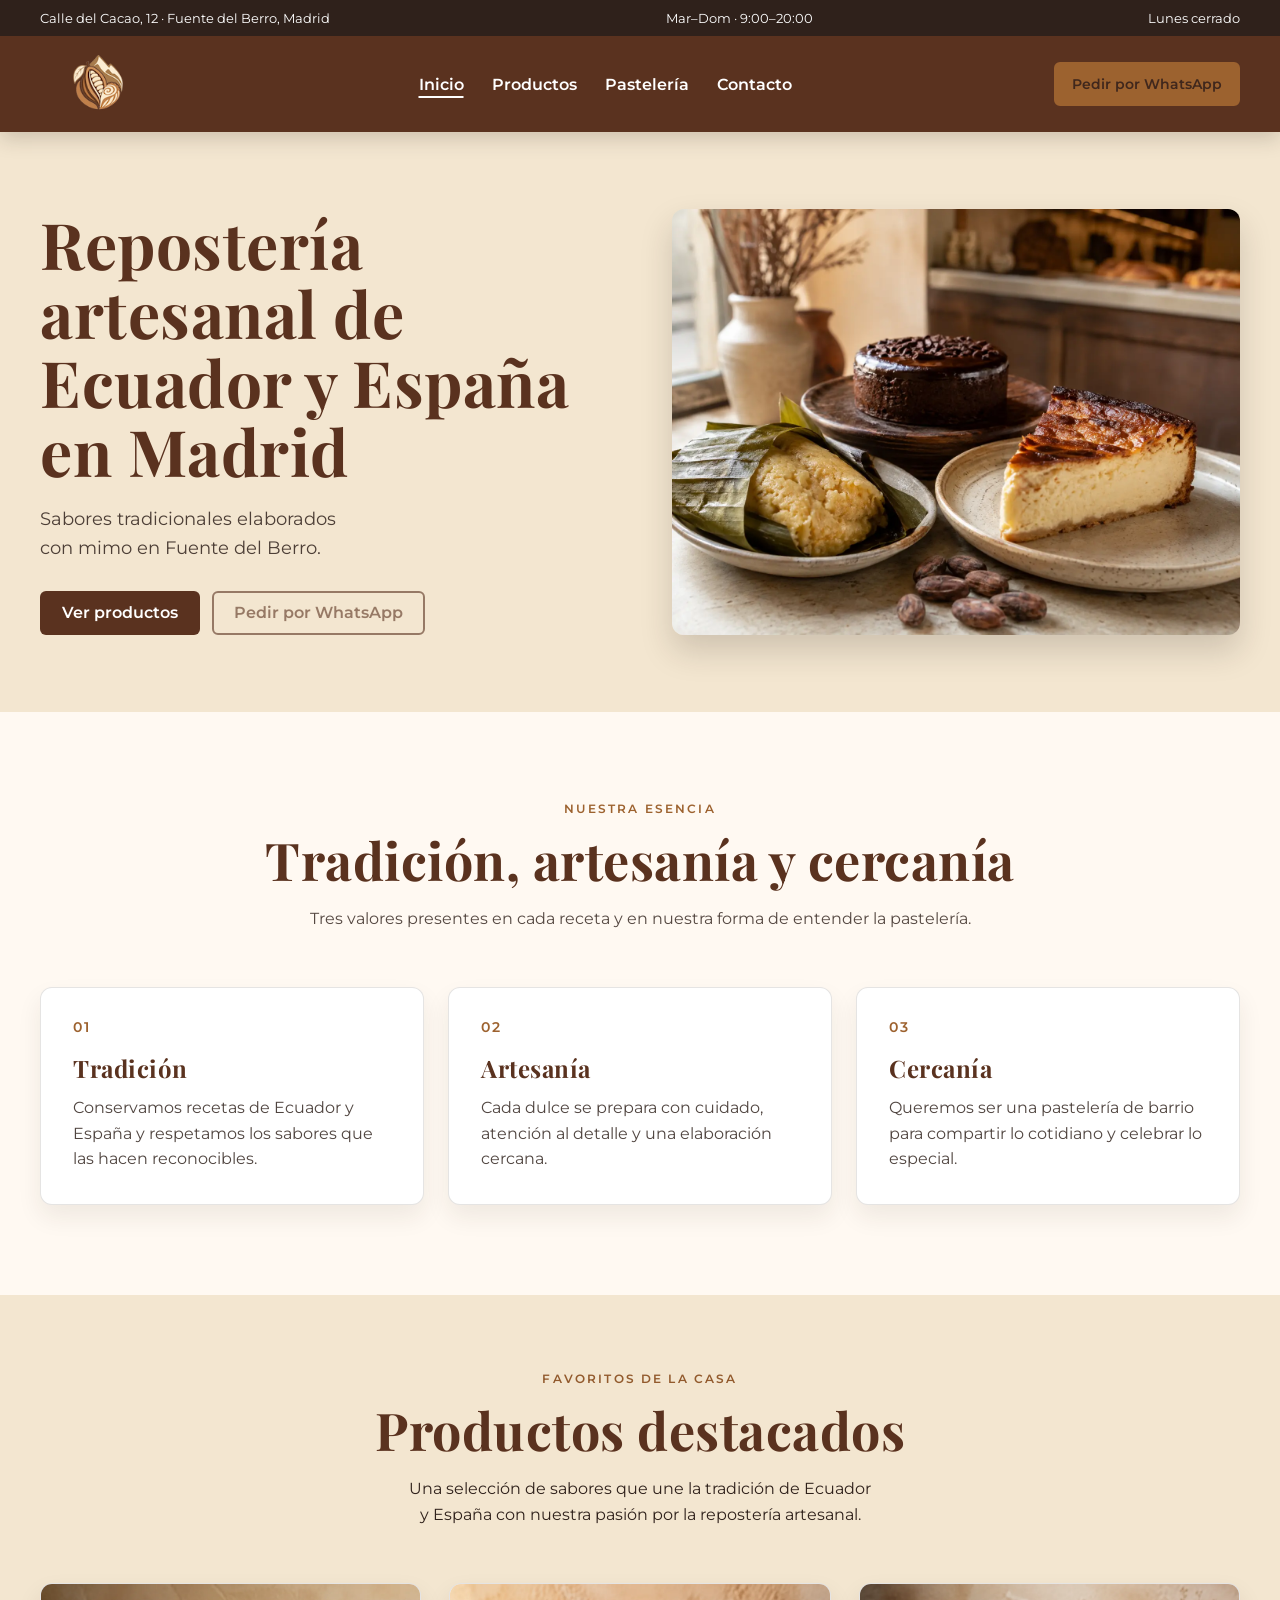
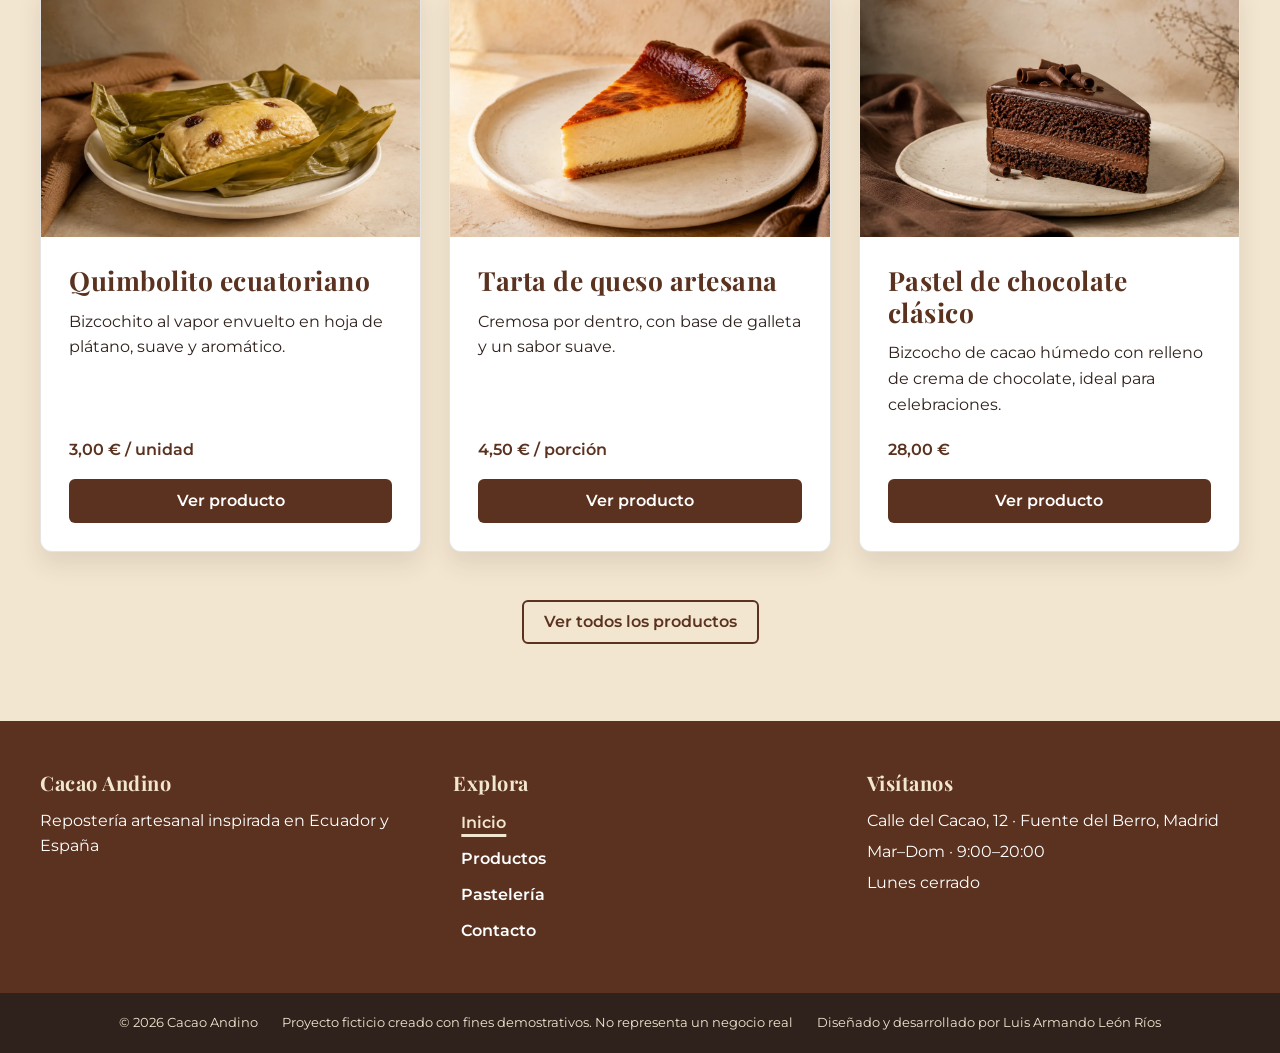
==== commit 307b46fb: "feat: añade ficha de quimbolito ecuatoriano" ====
--- a/index.html
+++ b/index.html
@@ -101,7 +101,6 @@
                     </p>
                 </header>
 
-                <!-- TODO: sustituir los tres href por las fichas individuales cuando se creen esas páginas. -->
                 <div class="featured-products-grid">
                     <article class="featured-product-card">
                         <img
@@ -114,10 +113,10 @@
                             decoding="async"
                         >
                         <div class="featured-product-content">
-                            <h3>Quimbolito tradicional</h3>
+                            <h3>Quimbolito ecuatoriano</h3>
                             <p>Bizcochito al vapor envuelto en hoja de plátano, suave y aromático.</p>
                             <p class="featured-product-price">3,00 € / unidad</p>
-                            <a href="pages/productos.html" class="btn btn-primary">Ver producto</a>
+                            <a href="pages/quimbolito.html" class="btn btn-primary">Ver producto</a>
                         </div>
                     </article>
 
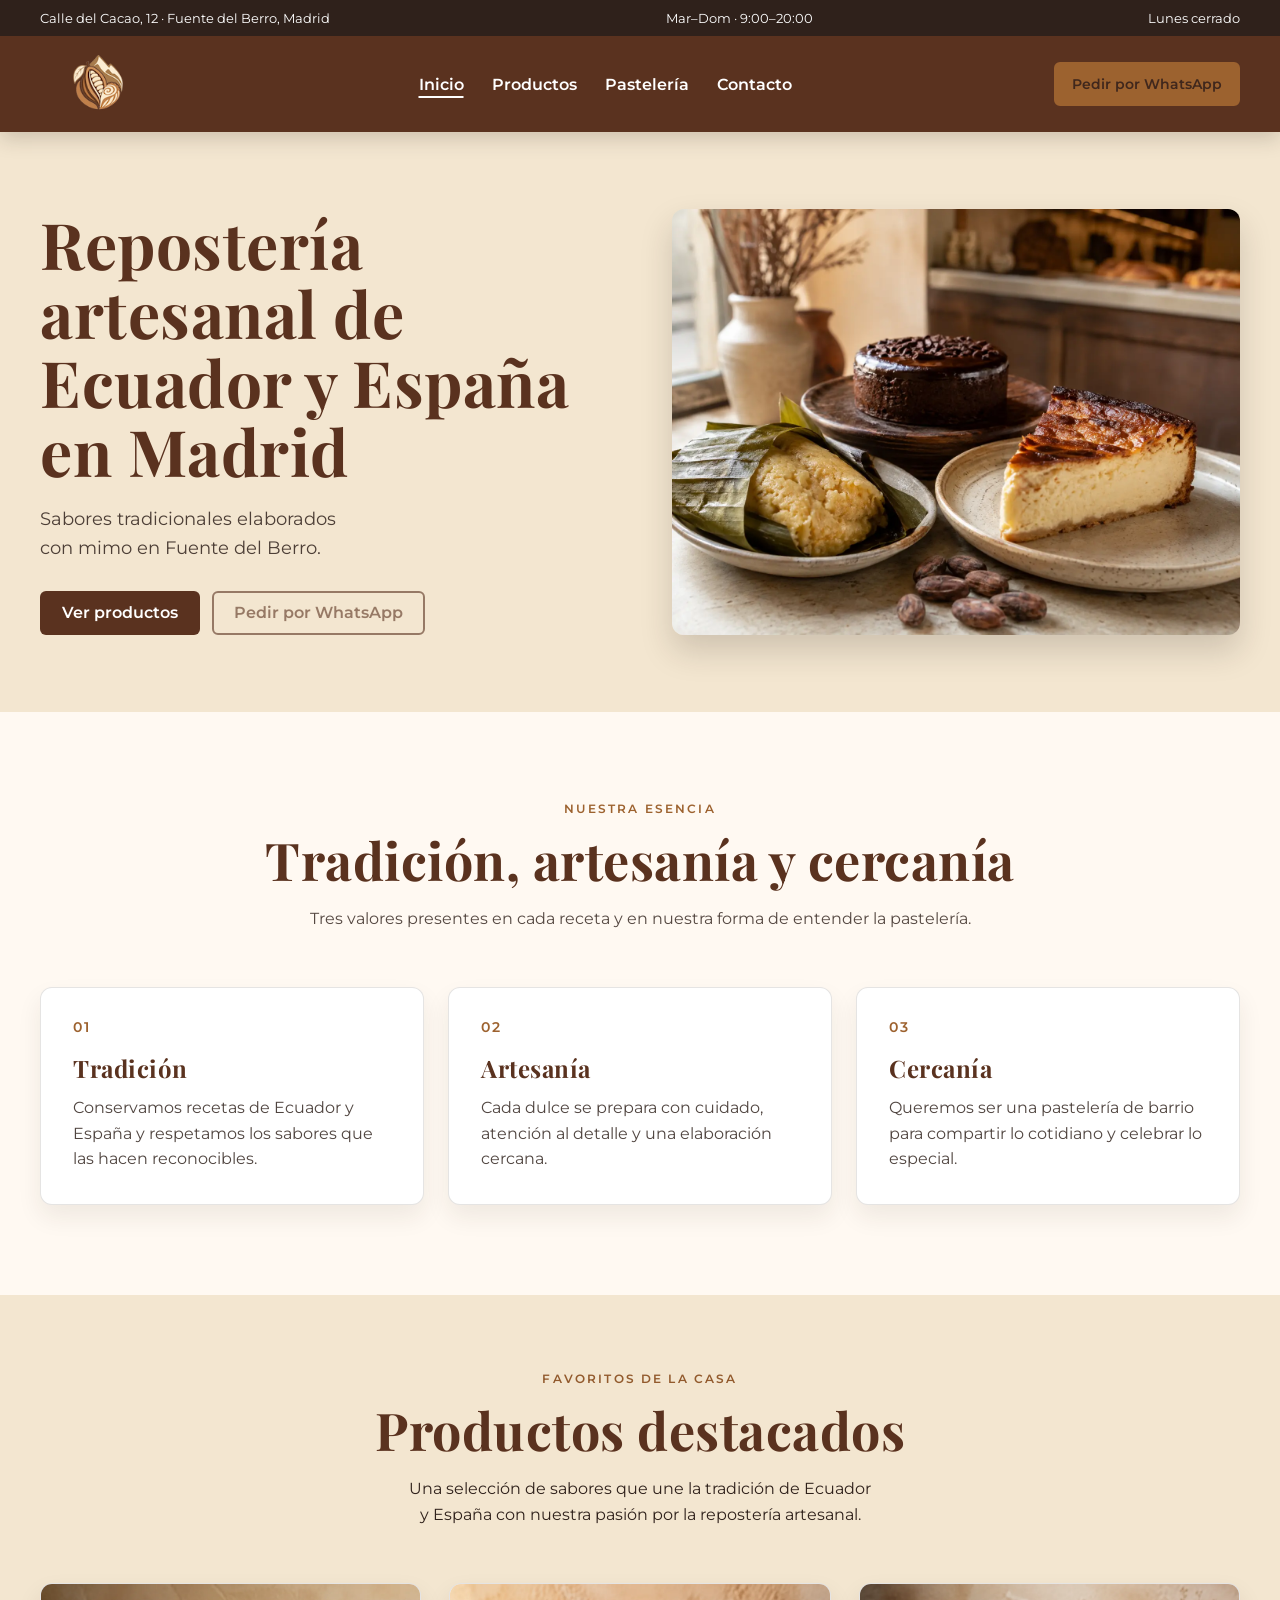
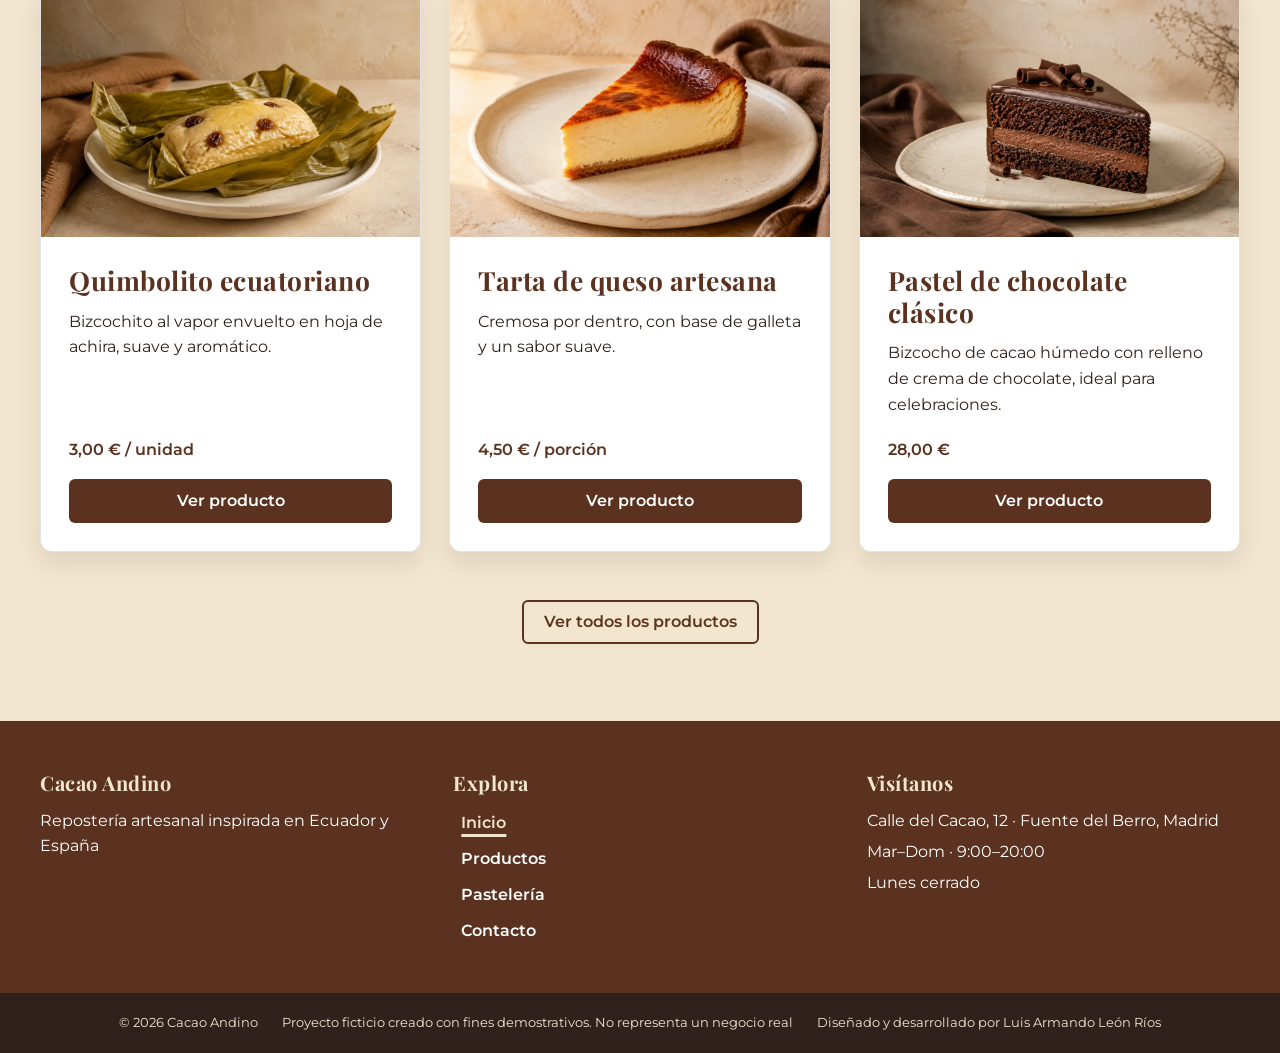
==== commit 91ac2a9b: "feat(productos): completar fichas de postres ecuatorianos" ====
--- a/index.html
+++ b/index.html
@@ -114,7 +114,7 @@
                         >
                         <div class="featured-product-content">
                             <h3>Quimbolito ecuatoriano</h3>
-                            <p>Bizcochito al vapor envuelto en hoja de plátano, suave y aromático.</p>
+                            <p>Bizcochito al vapor envuelto en hoja de achira, suave y aromático.</p>
                             <p class="featured-product-price">3,00 € / unidad</p>
                             <a href="pages/quimbolito.html" class="btn btn-primary">Ver producto</a>
                         </div>
